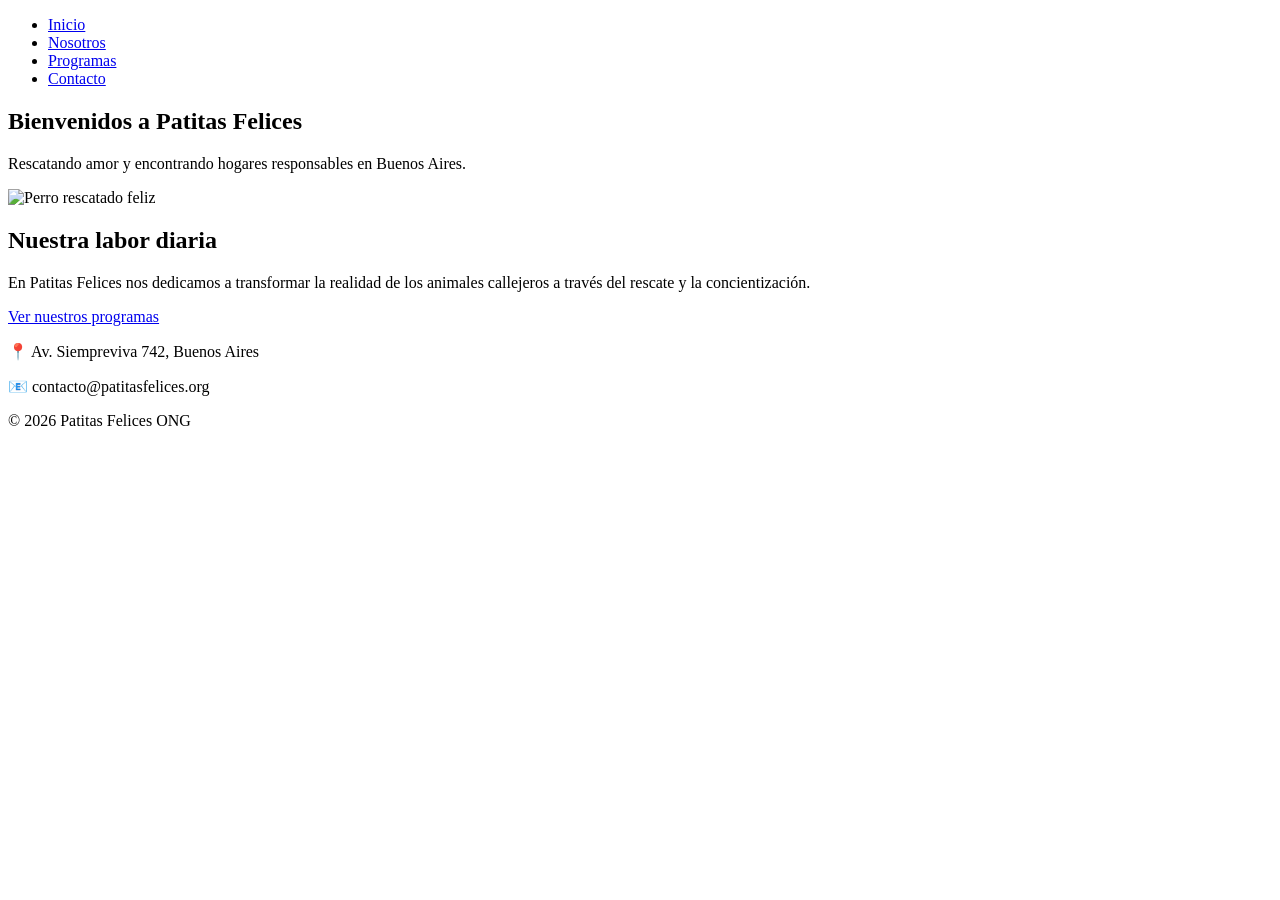
==== index.html @ 9ee050a8 "Create index.html" ====
<!DOCTYPE html>
<html lang="es">
<head>
    <meta charset="UTF-8">
    <meta name="viewport" content="width=device-width, initial-scale=1.0">
    <title>Patitas Felices | Inicio</title>
</head>
<body>

    <header>
        <nav>
            <ul>
                <li><a href="index.html">Inicio</a></li>
                <li><a href="nosotros.html">Nosotros</a></li>
                <li><a href="Programas.html">Programas</a></li>
                <li><a href="Contacto.html">Contacto</a></li>
            </ul>
        </nav>
    </header>

    <main>
        <section id="hero">
            <h1>Bienvenidos a Patitas Felices</h1>
            <p>Rescatando amor y encontrando hogares responsables en Buenos Aires.</p>
            <img src="imagenes/rescate.jpg" alt="Perro rescatado feliz" width="400">
        </section>

        <section id="resumen">
            <h2>Nuestra labor diaria</h2>
            <p>En Patitas Felices nos dedicamos a transformar la realidad de los animales callejeros a través del rescate y la concientización.</p>
            <a href="Programas.html">Ver nuestros programas</a>
        </section>
    </main>

    <footer>
        <p>📍 Av. Siempreviva 742, Buenos Aires</p>
        <p>📧 contacto@patitasfelices.org</p>
        <p>&copy; 2026 Patitas Felices ONG</p>
    </footer>

</body>
</html>
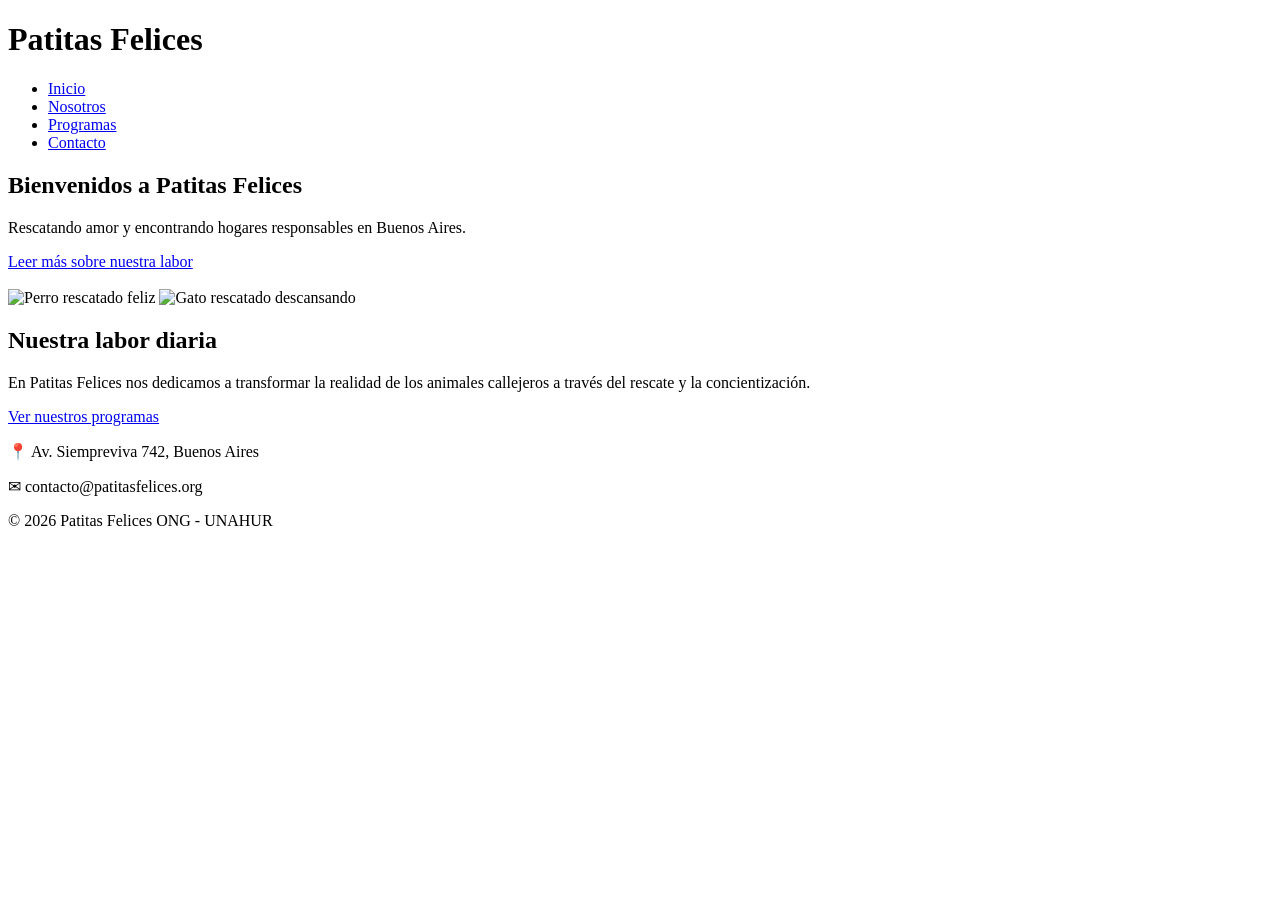
==== commit 73916052: "fix: agrego enlace interno y segunda imagen obligatoria se completa la pagina de inicio agregando un" ====
--- a/index.html
+++ b/index.html
@@ -8,34 +8,46 @@
 <body>
 
     <header>
+        <h1>Patitas Felices</h1>
         <nav>
             <ul>
                 <li><a href="index.html">Inicio</a></li>
                 <li><a href="nosotros.html">Nosotros</a></li>
-                <li><a href="Programas.html">Programas</a></li>
-                <li><a href="Contacto.html">Contacto</a></li>
+                <li><a href="programas.html">Programas</a></li>
+                <li><a href="contacto.html">Contacto</a></li>
             </ul>
         </nav>
     </header>
 
     <main>
+
         <section id="hero">
-            <h1>Bienvenidos a Patitas Felices</h1>
+            <h2>Bienvenidos a Patitas Felices</h2>
             <p>Rescatando amor y encontrando hogares responsables en Buenos Aires.</p>
-            <img src="imagenes/rescate.jpg" alt="Perro rescatado feliz" width="400">
+
+            <a href="#resumen">Leer más sobre nuestra labor</a>
+
+            <br><br>
+
+            <img src="https://picsum.photos/id/237/400/250" alt="Perro rescatado feliz">
+            <img src="https://picsum.photos/id/1062/400/250" alt="Gato rescatado descansando">
         </section>
 
         <section id="resumen">
             <h2>Nuestra labor diaria</h2>
-            <p>En Patitas Felices nos dedicamos a transformar la realidad de los animales callejeros a través del rescate y la concientización.</p>
-            <a href="Programas.html">Ver nuestros programas</a>
+            <p>
+                En Patitas Felices nos dedicamos a transformar la realidad de los animales callejeros 
+                a través del rescate y la concientización.
+            </p>
+            <a href="programas.html">Ver nuestros programas</a>
         </section>
+
     </main>
 
     <footer>
         <p>📍 Av. Siempreviva 742, Buenos Aires</p>
-        <p>📧 contacto@patitasfelices.org</p>
-        <p>&copy; 2026 Patitas Felices ONG</p>
+        <p>✉ contacto@patitasfelices.org</p>
+        <p>&copy; 2026 Patitas Felices ONG - UNAHUR</p>
     </footer>
 
 </body>
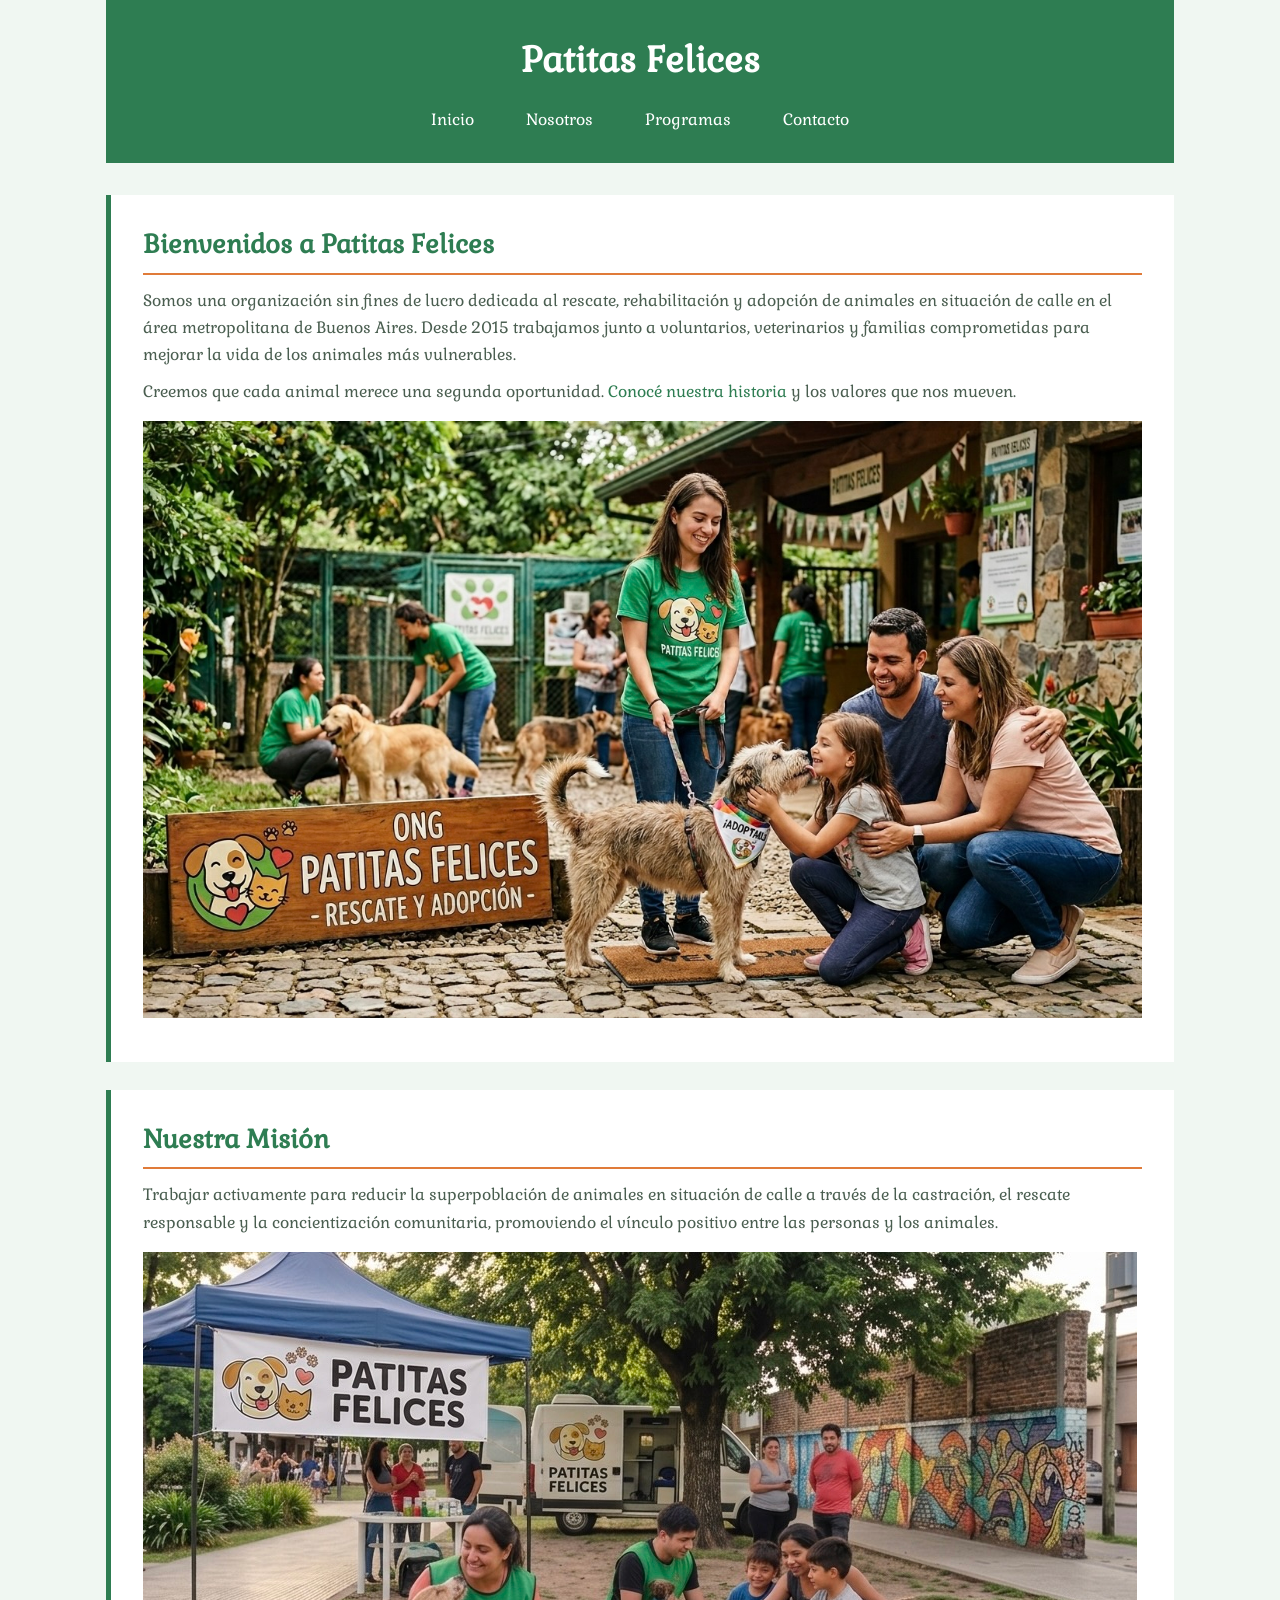
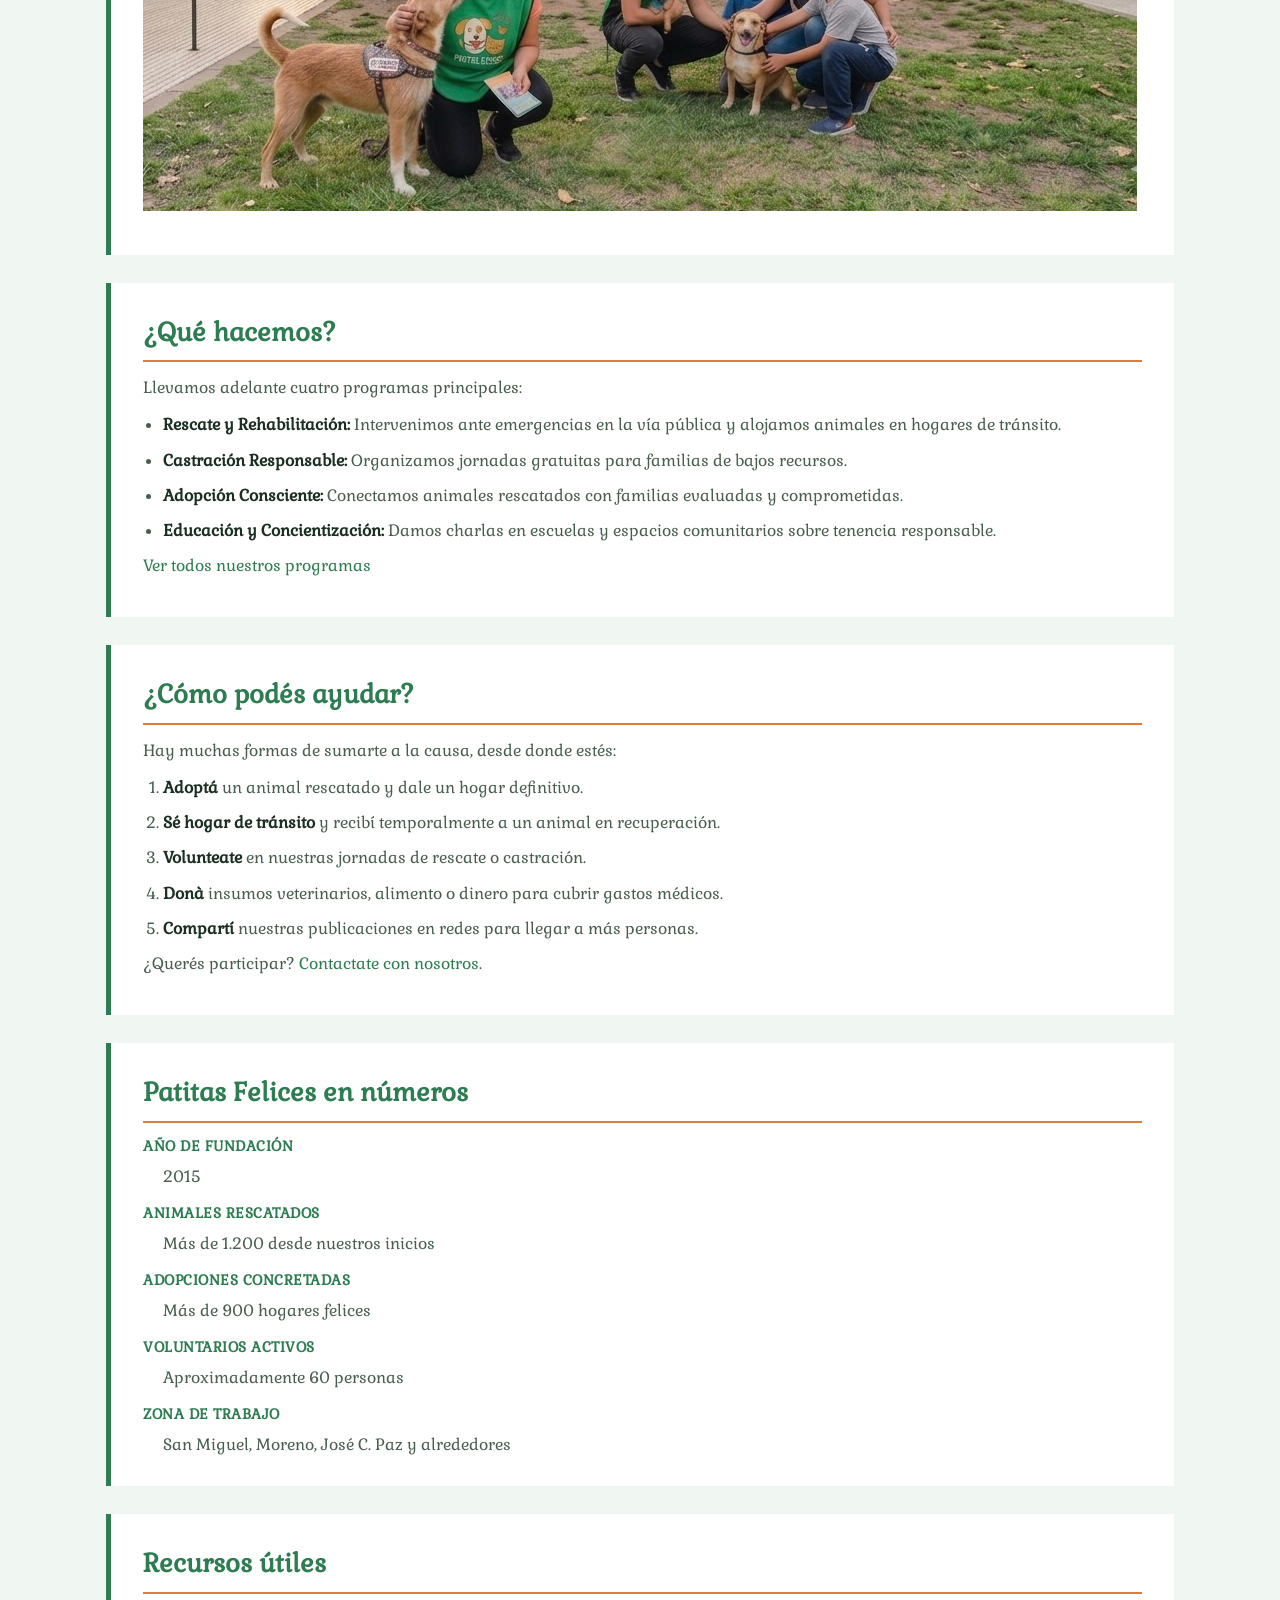
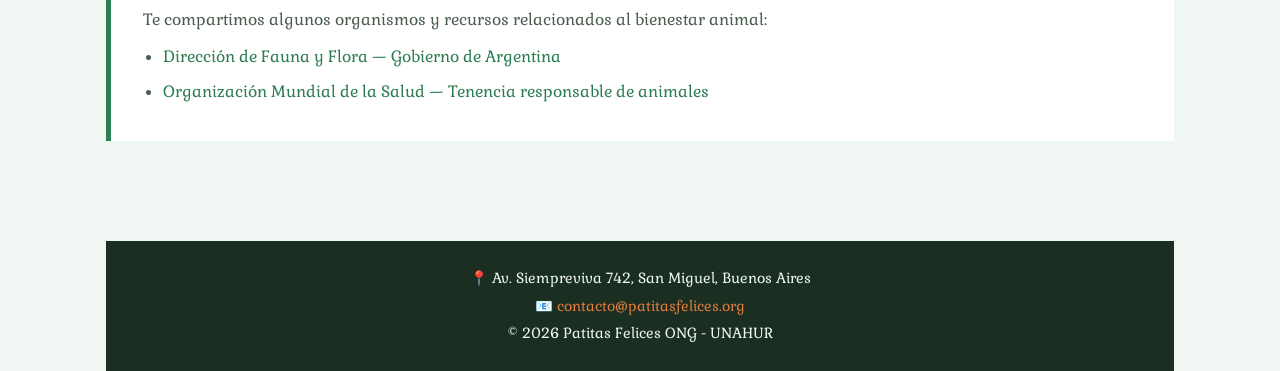
==== commit 97022874: "feat: reformulacion del index para mejorar la pagina" ====
--- a/index.html
+++ b/index.html
@@ -3,52 +3,135 @@
 <head>
     <meta charset="UTF-8">
     <meta name="viewport" content="width=device-width, initial-scale=1.0">
-    <title>Patitas Felices | Inicio</title>
+    <title>Inicio | Patitas Felices</title>
+
+    <link rel="preconnect" href="https://fonts.googleapis.com">
+    <link rel="preconnect" href="https://fonts.gstatic.com" crossorigin>
+    <link href="https://fonts.googleapis.com/css2?family=Gabriela&display=swap" rel="stylesheet">
+    <link rel="stylesheet" href="css/estilos.css">
 </head>
 <body>
-
+ 
     <header>
         <h1>Patitas Felices</h1>
         <nav>
             <ul>
-                <li><a href="index.html">Inicio</a></li>
+                <li><a href="index.html" class="activo">Inicio</a></li>
                 <li><a href="nosotros.html">Nosotros</a></li>
                 <li><a href="programas.html">Programas</a></li>
                 <li><a href="contacto.html">Contacto</a></li>
             </ul>
         </nav>
     </header>
-
+ 
     <main>
-
-        <section id="hero">
+ 
+        <!-- Presentación de la ONG -->
+        <section id="bienvenida">
             <h2>Bienvenidos a Patitas Felices</h2>
-            <p>Rescatando amor y encontrando hogares responsables en Buenos Aires.</p>
-
-            <a href="#resumen">Leer más sobre nuestra labor</a>
-
-            <br><br>
-
-            <img src="https://picsum.photos/id/237/400/250" alt="Perro rescatado feliz">
-            <img src="https://picsum.photos/id/1062/400/250" alt="Gato rescatado descansando">
+            <p>
+                Somos una organización sin fines de lucro dedicada al rescate, rehabilitación 
+                y adopción de animales en situación de calle en el área metropolitana de 
+                Buenos Aires. Desde 2015 trabajamos junto a voluntarios, veterinarios y 
+                familias comprometidas para mejorar la vida de los animales más vulnerables.
+            </p>
+            <p>
+                Creemos que cada animal merece una segunda oportunidad. 
+                <a href="nosotros.html">Conocé nuestra historia</a> y los valores que nos mueven.
+            </p>
+ 
+            <img src="img/patitasfelices.jpeg" alt="Voluntarios de Patitas Felices en medio de una adopcion">
         </section>
-
-        <section id="resumen">
-            <h2>Nuestra labor diaria</h2>
+ 
+        <!-- Misión -->
+        <section id="mision">
+            <h2>Nuestra Misión</h2>
             <p>
-                En Patitas Felices nos dedicamos a transformar la realidad de los animales callejeros 
-                a través del rescate y la concientización.
+                Trabajar activamente para reducir la superpoblación de animales en situación 
+                de calle a través de la castración, el rescate responsable y la concientización 
+                comunitaria, promoviendo el vínculo positivo entre las personas y los animales.
             </p>
-            <a href="programas.html">Ver nuestros programas</a>
+ 
+            <img src="img/mision.jpeg" alt="Animal castrado en una jornada de castración gratuita">
         </section>
-
+ 
+        <!-- Resumen de programas -->
+        <section id="programas-resumen">
+            <h2>¿Qué hacemos?</h2>
+            <p>Llevamos adelante cuatro programas principales:</p>
+            <ul>
+                <li><strong>Rescate y Rehabilitación:</strong> Intervenimos ante emergencias en la vía pública y alojamos animales en hogares de tránsito.</li>
+                <li><strong>Castración Responsable:</strong> Organizamos jornadas gratuitas para familias de bajos recursos.</li>
+                <li><strong>Adopción Consciente:</strong> Conectamos animales rescatados con familias evaluadas y comprometidas.</li>
+                <li><strong>Educación y Concientización:</strong> Damos charlas en escuelas y espacios comunitarios sobre tenencia responsable.</li>
+            </ul>
+            <p>
+                <a href="programas.html">Ver todos nuestros programas</a>
+            </p>
+        </section>
+ 
+        <!-- Cómo ayudar -->
+        <section id="como-ayudar">
+            <h2>¿Cómo podés ayudar?</h2>
+            <p>Hay muchas formas de sumarte a la causa, desde donde estés:</p>
+            <ol>
+                <li><strong>Adoptá</strong> un animal rescatado y dale un hogar definitivo.</li>
+                <li><strong>Sé hogar de tránsito</strong> y recibí temporalmente a un animal en recuperación.</li>
+                <li><strong>Volunteate</strong> en nuestras jornadas de rescate o castración.</li>
+                <li><strong>Donà</strong> insumos veterinarios, alimento o dinero para cubrir gastos médicos.</li>
+                <li><strong>Compartí</strong> nuestras publicaciones en redes para llegar a más personas.</li>
+            </ol>
+            <p>
+                ¿Querés participar? <a href="contacto.html">Contactate con nosotros</a>.
+            </p>
+        </section>
+ 
+        <!-- Datos rápidos -->
+        <section id="datos-rapidos">
+            <h2>Patitas Felices en números</h2>
+            <dl>
+                <dt>Año de fundación</dt>
+                <dd>2015</dd>
+                <dt>Animales rescatados</dt>
+                <dd>Más de 1.200 desde nuestros inicios</dd>
+                <dt>Adopciones concretadas</dt>
+                <dd>Más de 900 hogares felices</dd>
+                <dt>Voluntarios activos</dt>
+                <dd>Aproximadamente 60 personas</dd>
+                <dt>Zona de trabajo</dt>
+                <dd>San Miguel, Moreno, José C. Paz y alrededores</dd>
+            </dl>
+        </section>
+ 
+        <!-- Enlace externo -->
+        <section id="recursos">
+            <h2>Recursos útiles</h2>
+            <p>Te compartimos algunos organismos y recursos relacionados al bienestar animal:</p>
+            <ul>
+                <li>
+                    <a href="https://www.argentina.gob.ar/ambiente/fauna" 
+                       target="_blank" 
+                       rel="noopener noreferrer">
+                        Dirección de Fauna y Flora — Gobierno de Argentina
+                    </a>
+                </li>
+                <li>
+                    <a href="https://www.who.int/es/news-room/fact-sheets/detail/animal-bites" 
+                       target="_blank" 
+                       rel="noopener noreferrer">
+                        Organización Mundial de la Salud — Tenencia responsable de animales
+                    </a>
+                </li>
+            </ul>
+        </section>
+ 
     </main>
-
+ 
     <footer>
-        <p>📍 Av. Siempreviva 742, Buenos Aires</p>
-        <p>✉ contacto@patitasfelices.org</p>
+        <p>📍 Av. Siempreviva 742, San Miguel, Buenos Aires</p>
+        <p>📧 <a href="mailto:contacto@patitasfelices.org">contacto@patitasfelices.org</a></p>
         <p>&copy; 2026 Patitas Felices ONG - UNAHUR</p>
     </footer>
-
+ 
 </body>
 </html>
--- a/css/estilos.css
+++ b/css/estilos.css
@@ -0,0 +1,307 @@
+/* ================================================
+   VARIABLES  Paleta de colores y tipografia
+   ================================================ */
+:root {
+    --color-primario:    #2e7d52;
+    --color-secundario:  #1a2e22;
+    --color-acento:      #e07b39;
+    --color-fondo:       #f0f7f2;
+    --color-texto:       #1a2e22;
+    --color-texto-suave: #4a5e50;
+    --color-blanco:      #ffffff;
+    --fuente-principal:  'Gabriela', serif;
+}
+
+
+/* ================================================
+   RESET BASICO
+   ================================================ */
+* {
+    box-sizing: border-box;
+    margin: 0;
+    padding: 0;
+}
+
+
+/* ================================================
+   BODY: Tipografi­a y fondo general
+   ================================================ */
+body {
+    font-family: var(--fuente-principal);
+    font-size: 16px;
+    line-height: 1.7;
+    background-color: var(--color-fondo);
+    color: var(--color-texto);
+    max-width: 1100px;
+    margin: 0 auto;
+    padding: 0 1rem;
+}
+
+
+/* ================================================
+   HEADINGS: Jerarqui­a tipografica
+   ================================================ */
+h1 {
+    font-size: 2.2rem;
+    color: var(--color-blanco);
+    margin-bottom: 16px;
+}
+
+h2 {
+    font-size: 1.6rem;
+    color: var(--color-primario);
+    margin-bottom: 12px;
+    border-bottom: 2px solid var(--color-acento);
+    padding-bottom: 6px;
+}
+
+h3 {
+    font-size: 1.2rem;
+    color: var(--color-secundario);
+    margin-bottom: 8px;
+}
+
+
+/* ================================================
+   HEADER
+   ================================================ */
+header {
+    background-color: var(--color-primario);
+    color: var(--color-blanco);
+    padding: 30px 40px;
+    text-align: center;
+}
+
+
+/* ================================================
+   NAVEGACION
+   ================================================ */
+nav {
+    margin-top: 16px;
+}
+
+nav ul {
+    list-style: none;
+    padding: 0;
+    margin: 0;
+}
+
+nav ul li {
+    display: inline-block;
+    margin: 0 10px;
+}
+
+nav ul li a {
+    color: var(--color-blanco);
+    text-decoration: none;
+    font-size: 1rem;
+    padding: 6px 14px;
+    border-radius: 4px;
+}
+
+nav ul li a:hover {
+    background-color: var(--color-blanco);
+    color: var(--color-primario);
+}
+
+
+/* ================================================
+   MAIN: Contenedor principal
+   ================================================ */
+main {
+    padding: 32px 0;
+}
+
+
+/* ================================================
+   SECCIONES
+   ================================================ */
+section {
+    background-color: var(--color-blanco);
+    border-left: 5px solid var(--color-primario);
+    padding: 28px 32px;
+    margin-bottom: 28px;
+}
+
+section p {
+    color: var(--color-texto-suave);
+    margin-bottom: 10px;
+}
+
+
+/* ================================================
+   LISTAS ul y ol
+   ================================================ */
+section ul,
+section ol {
+    padding-left: 20px;
+    margin-top: 10px;
+}
+
+section ul li,
+section ol li {
+    margin-bottom: 8px;
+    color: var(--color-texto-suave);
+}
+
+section ul li strong,
+section ol li strong {
+    color: var(--color-secundario);
+}
+
+
+/* ================================================
+   LISTA DE DEFINICIONES dl, dt, dd
+   ================================================ */
+dl {
+    margin-top: 10px;
+}
+
+dt {
+    font-weight: bold;
+    color: var(--color-primario);
+    margin-top: 12px;
+    text-transform: uppercase;
+    font-size: 0.88rem;
+    letter-spacing: 0.5px;
+}
+
+dd {
+    color: var(--color-texto-suave);
+    margin-left: 20px;
+    margin-top: 4px;
+}
+
+
+/* ================================================
+   ENLACES GENERALES
+   ================================================ */
+a {
+    color: var(--color-primario);
+    text-decoration: none;
+}
+
+a:hover {
+    color: var(--color-acento);
+    text-decoration: underline;
+}
+
+
+/* ================================================
+   IMAGENES
+   ================================================ */
+img {
+    max-width: 100%;
+    height: auto;
+    display: block;
+    margin: 16px 0;
+}
+
+
+/* ================================================
+   TABLA (para paginas que la usen)
+   ================================================ */
+table {
+    width: 100%;
+    border-collapse: collapse;
+    margin-top: 16px;
+    font-size: 0.97rem;
+}
+
+table thead {
+    background-color: var(--color-primario);
+    color: var(--color-blanco);
+}
+
+table th,
+table td {
+    padding: 12px 16px;
+    border: 1px solid #c8dece;
+    text-align: left;
+}
+
+table tbody tr:nth-child(even) {
+    background-color: #e8f3ec;
+}
+
+table tbody tr:hover {
+    background-color: #d4eadb;
+}
+
+
+/* ================================================
+   FORMULARIO (para contacto.html)
+   ================================================ */
+form {
+    margin-top: 20px;
+}
+
+form label {
+    display: block;
+    font-weight: bold;
+    color: var(--color-secundario);
+    margin-top: 16px;
+    margin-bottom: 6px;
+}
+
+form input,
+form textarea,
+form select {
+    width: 100%;
+    padding: 10px 14px;
+    border: 1px solid #a0bfa8;
+    border-radius: 4px;
+    font-family: var(--fuente-principal);
+    font-size: 1rem;
+    color: var(--color-texto);
+    background-color: var(--color-fondo);
+}
+
+form input:focus,
+form textarea:focus {
+    outline: none;
+    border-color: var(--color-primario);
+}
+
+form textarea {
+    min-height: 120px;
+    resize: vertical;
+}
+
+form button {
+    margin-top: 20px;
+    padding: 12px 28px;
+    background-color: var(--color-primario);
+    color: var(--color-blanco);
+    border: none;
+    border-radius: 4px;
+    font-family: var(--fuente-principal);
+    font-size: 1rem;
+    cursor: pointer;
+}
+
+form button:hover {
+    background-color: var(--color-secundario);
+}
+
+
+/* ================================================
+   FOOTER
+   ================================================ */
+footer {
+    background-color: var(--color-secundario);
+    color: var(--color-fondo);
+    text-align: center;
+    padding: 24px 20px;
+    font-size: 0.9rem;
+    line-height: 1.9;
+    margin-top: 40px;
+}
+
+footer a {
+    color: var(--color-acento);
+}
+
+footer a:hover {
+    color: var(--color-blanco);
+}
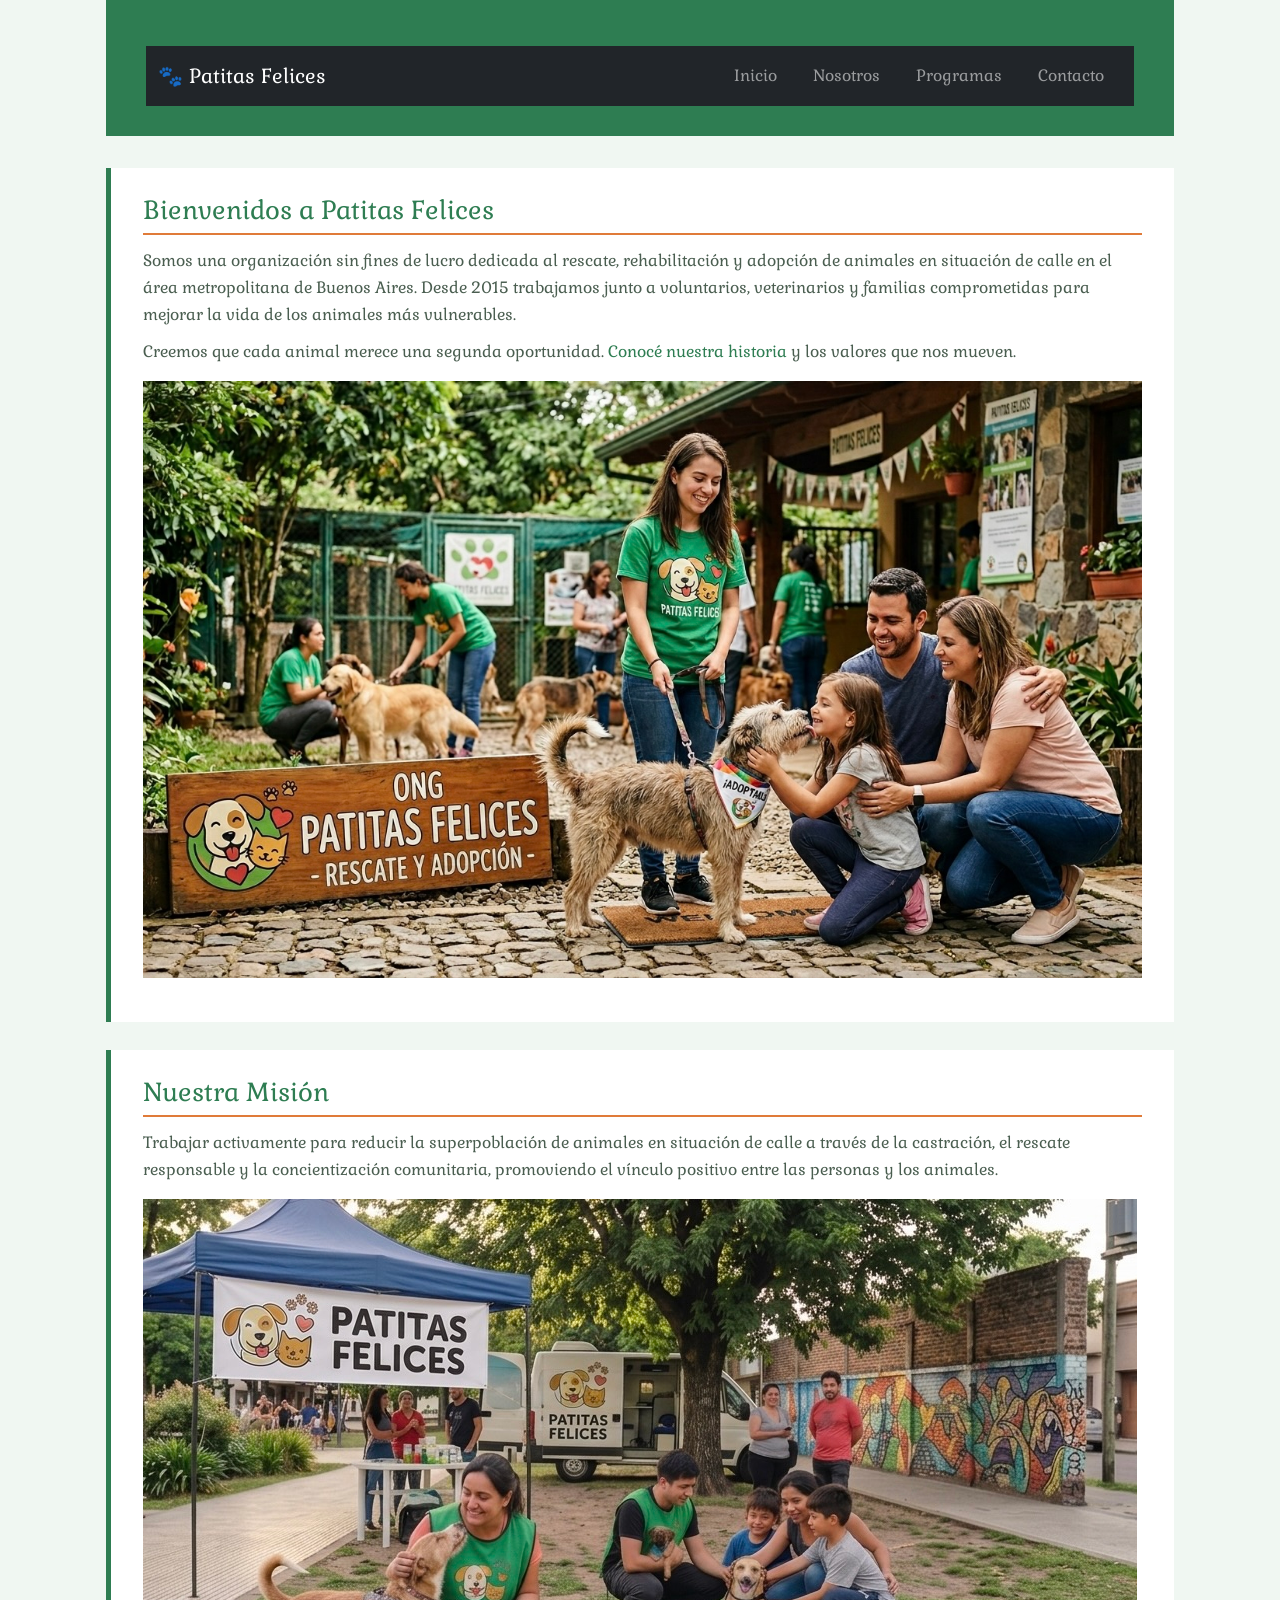
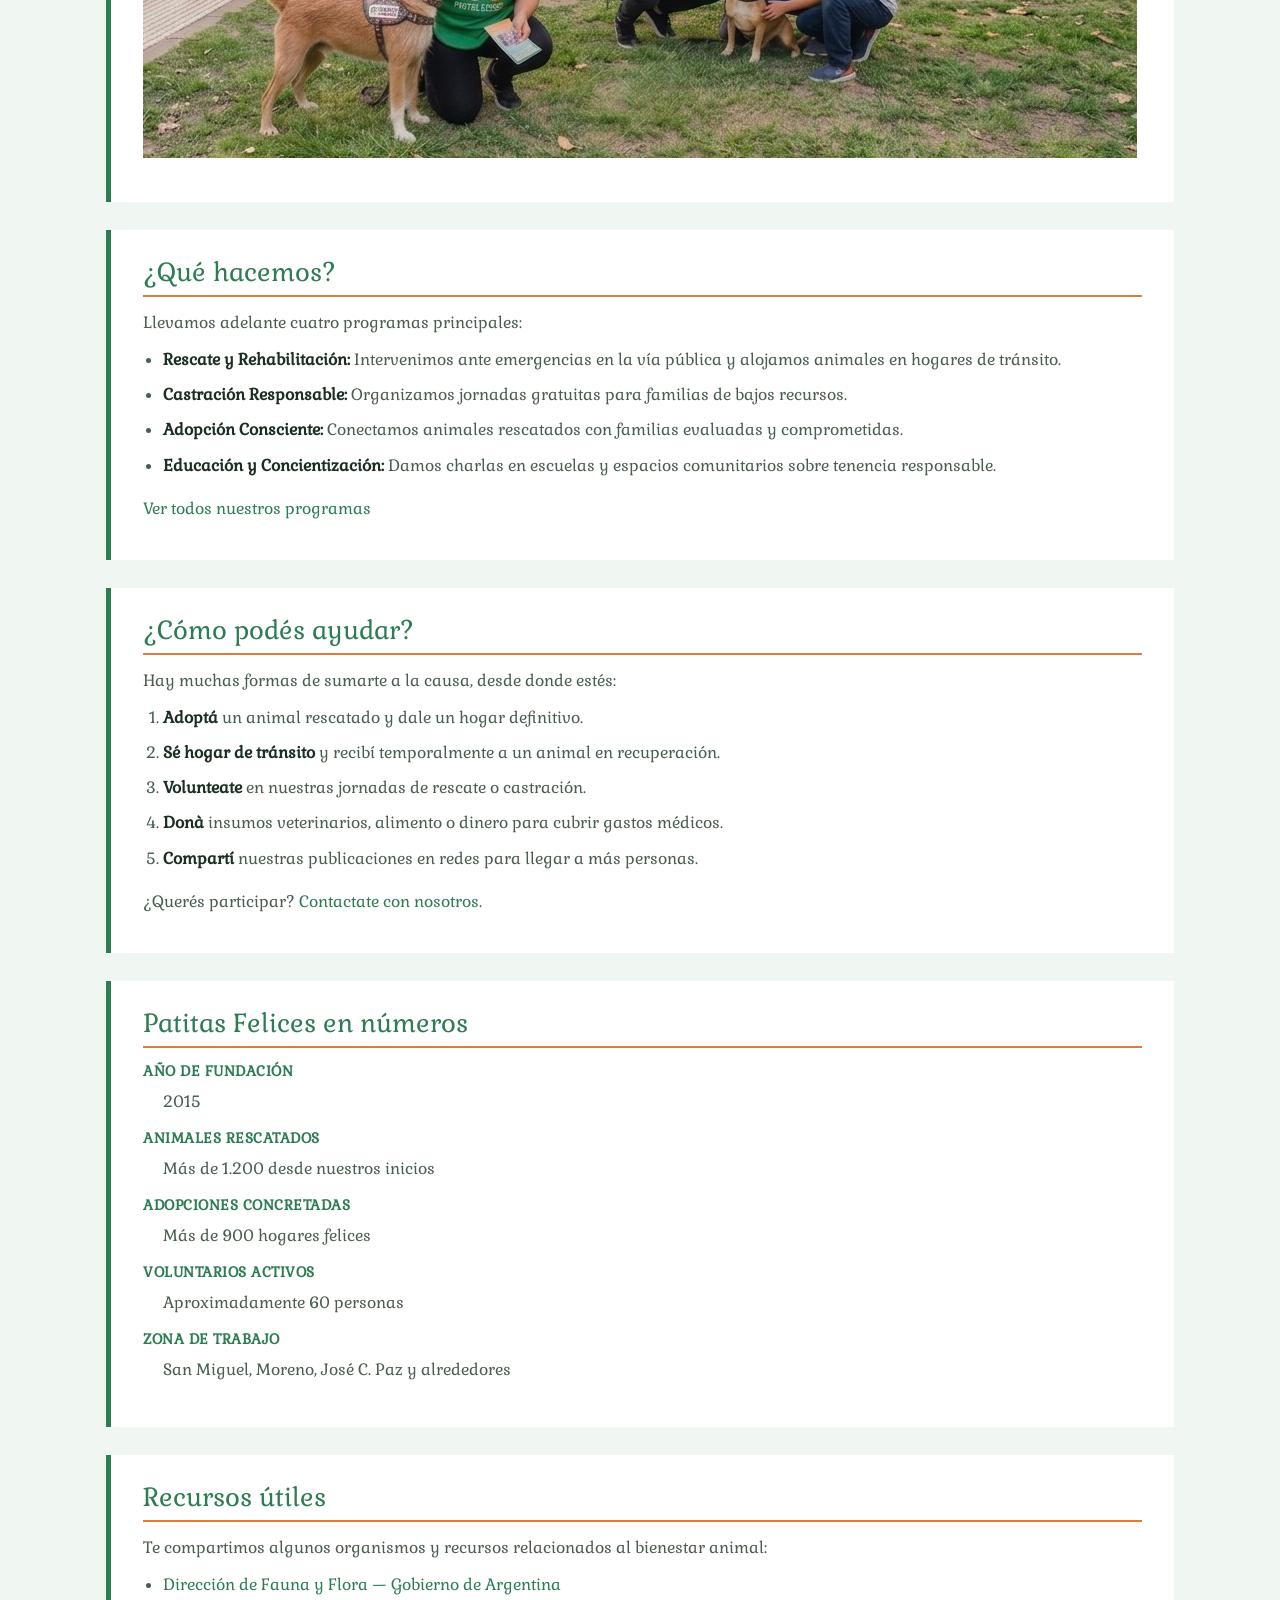
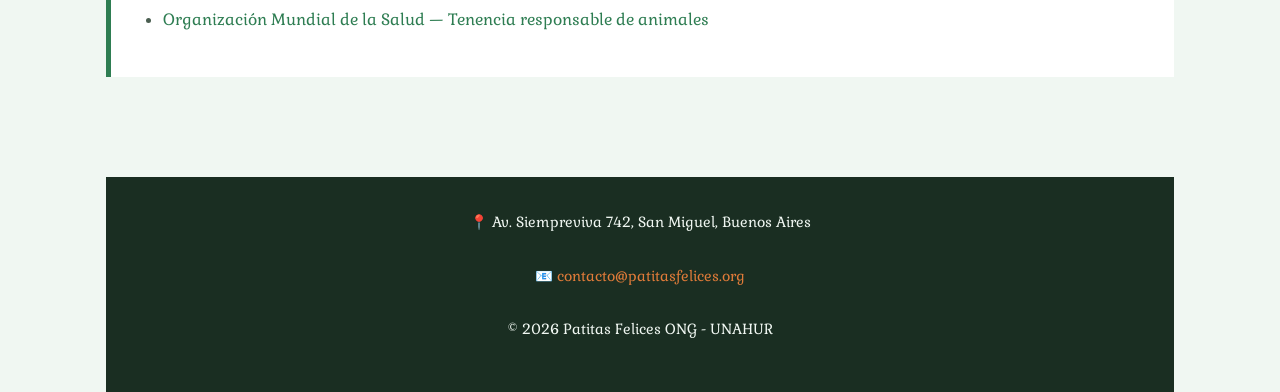
==== commit c0711ded: "feat: integro Bootstrap y layouts CSS avanzados" ====
--- a/index.html
+++ b/index.html
@@ -8,22 +8,29 @@
     <link rel="preconnect" href="https://fonts.googleapis.com">
     <link rel="preconnect" href="https://fonts.gstatic.com" crossorigin>
     <link href="https://fonts.googleapis.com/css2?family=Gabriela&display=swap" rel="stylesheet">
+    <link href="https://cdn.jsdelivr.net/npm/bootstrap@5.3.3/dist/css/bootstrap.min.css" rel="stylesheet">
     <link rel="stylesheet" href="css/estilos.css">
 </head>
 <body>
  
-    <header>
-        <h1>Patitas Felices</h1>
-        <nav>
-            <ul>
-                <li><a href="index.html" class="activo">Inicio</a></li>
-                <li><a href="nosotros.html">Nosotros</a></li>
-                <li><a href="programas.html">Programas</a></li>
-                <li><a href="contacto.html">Contacto</a></li>
-            </ul>
-        </nav>
-    </header>
- 
+   <header>
+  <nav class="navbar navbar-expand-lg navbar-dark bg-dark">
+    <div class="container-fluid">
+      <a class="navbar-brand" href="index.html">🐾 Patitas Felices</a>
+      <button class="navbar-toggler" type="button" data-bs-toggle="collapse" data-bs-target="#navbarNav">
+        <span class="navbar-toggler-icon"></span>
+      </button>
+      <div class="collapse navbar-collapse" id="navbarNav">
+        <ul class="navbar-nav ms-auto">
+          <li class="nav-item"><a class="nav-link" href="index.html">Inicio</a></li>
+          <li class="nav-item"><a class="nav-link" href="nosotros.html">Nosotros</a></li>
+          <li class="nav-item"><a class="nav-link" href="programas.html">Programas</a></li>
+          <li class="nav-item"><a class="nav-link" href="contacto.html">Contacto</a></li>
+        </ul>
+      </div>
+    </div>
+  </nav>
+</header> 
     <main>
  
         <!-- Presentación de la ONG -->
@@ -132,6 +139,6 @@
         <p>📧 <a href="mailto:contacto@patitasfelices.org">contacto@patitasfelices.org</a></p>
         <p>&copy; 2026 Patitas Felices ONG - UNAHUR</p>
     </footer>
- 
+ <script src="https://cdn.jsdelivr.net/npm/bootstrap@5.3.3/dist/js/bootstrap.bundle.min.js"></script>
 </body>
 </html>
--- a/css/estilos.css
+++ b/css/estilos.css
@@ -305,3 +305,31 @@
 footer a:hover {
     color: var(--color-blanco);
 }
+
+header {
+  position: sticky;
+  top: 0;
+  z-index: 1000;
+}
+
+footer {
+  display: flex;
+  flex-direction: column;
+  align-items: center;
+  justify-content: center;
+  gap: 10px;
+  padding: 2rem 1rem;
+}
+
+
+.btn-primary {
+  font-family: 'Gabriela', serif; 
+  background-color: #028090; 
+  border-color: #028090;
+  transition: all 0.3s ease;
+}
+
+.btn-primary:hover {
+  background-color: #E8611A; 
+  border-color: #E8611A;
+}
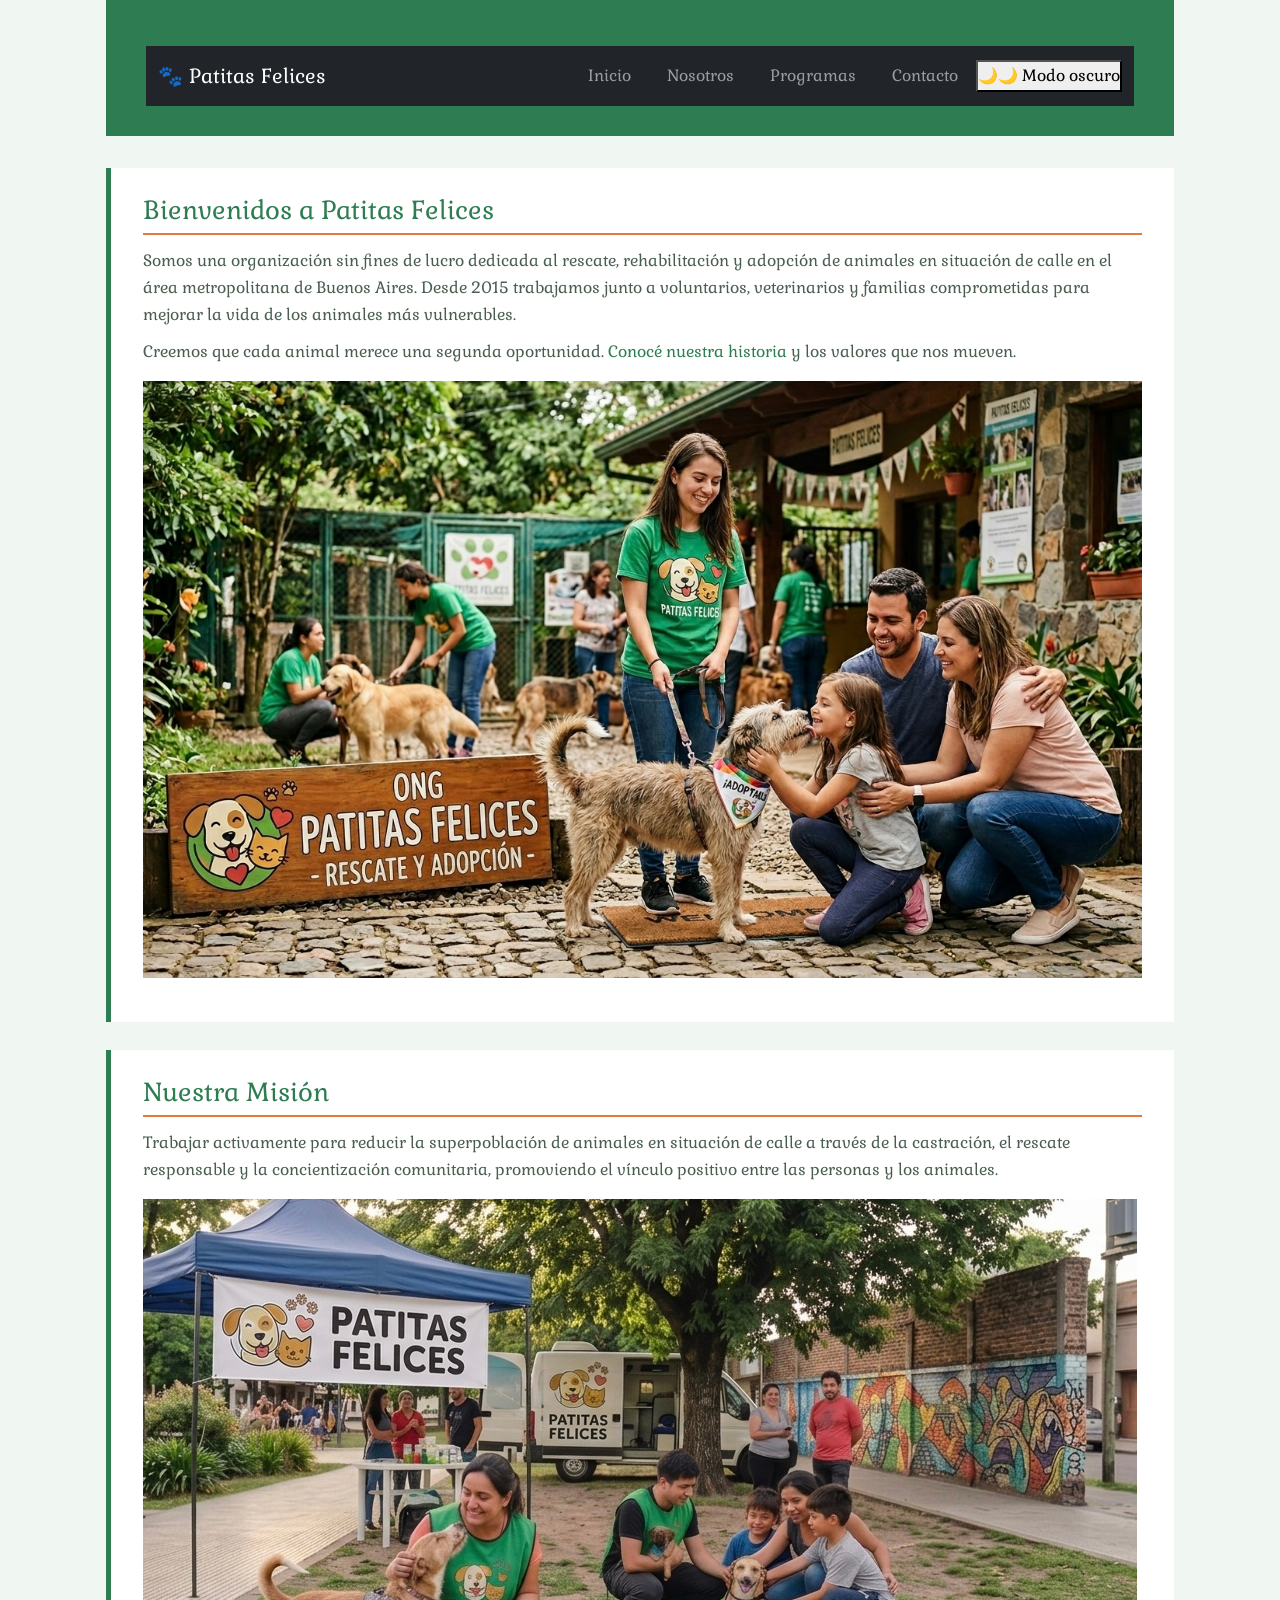
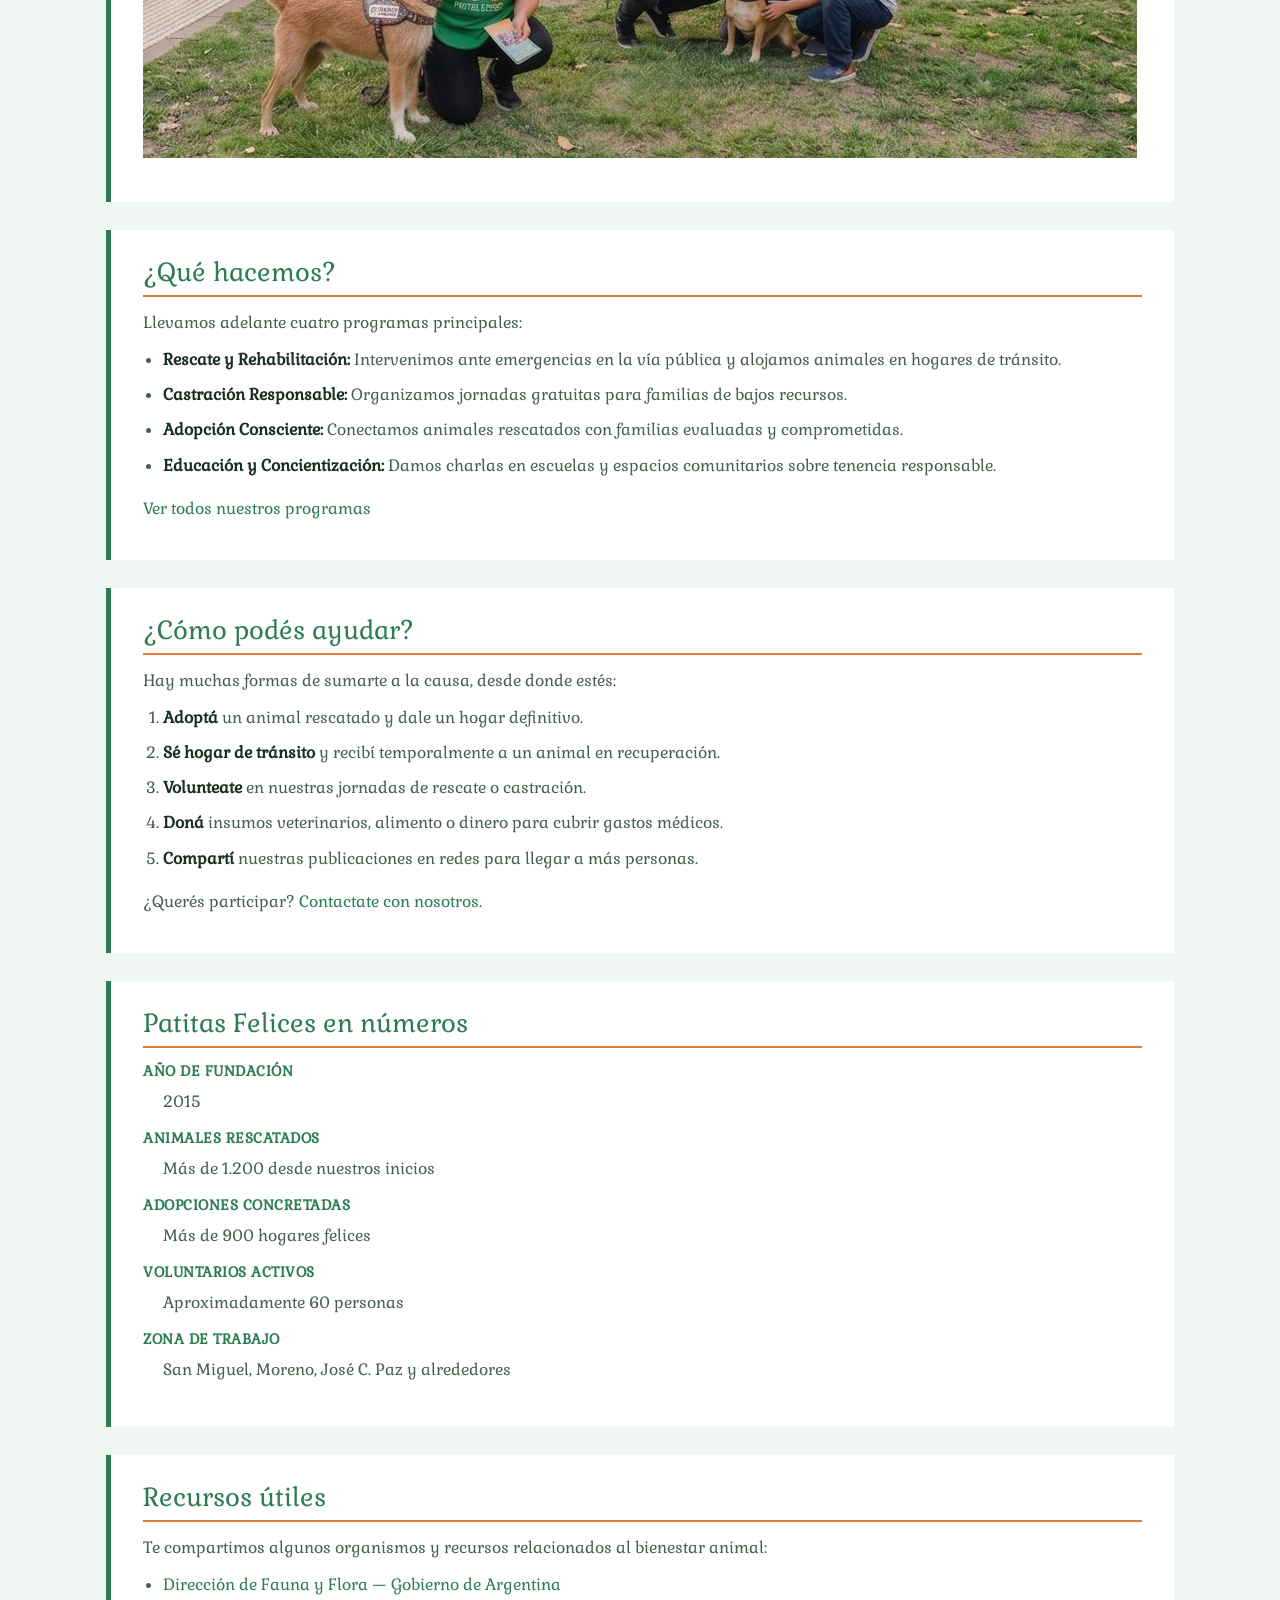
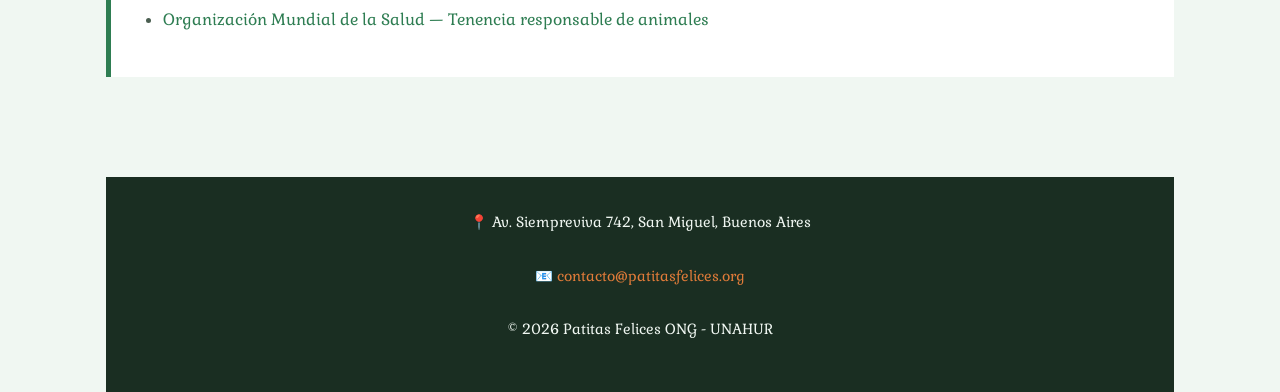
==== commit 1856d2ef: "feat: agrego modo oscuro con JS" ====
--- a/index.html
+++ b/index.html
@@ -27,6 +27,7 @@
           <li class="nav-item"><a class="nav-link" href="programas.html">Programas</a></li>
           <li class="nav-item"><a class="nav-link" href="contacto.html">Contacto</a></li>
         </ul>
+        <button id="btn-modo">🌙🌙 Modo oscuro</button>
       </div>
     </div>
   </nav>
@@ -85,7 +86,7 @@
                 <li><strong>Adoptá</strong> un animal rescatado y dale un hogar definitivo.</li>
                 <li><strong>Sé hogar de tránsito</strong> y recibí temporalmente a un animal en recuperación.</li>
                 <li><strong>Volunteate</strong> en nuestras jornadas de rescate o castración.</li>
-                <li><strong>Donà</strong> insumos veterinarios, alimento o dinero para cubrir gastos médicos.</li>
+                <li><strong>Doná</strong> insumos veterinarios, alimento o dinero para cubrir gastos médicos.</li>
                 <li><strong>Compartí</strong> nuestras publicaciones en redes para llegar a más personas.</li>
             </ol>
             <p>
@@ -140,5 +141,6 @@
         <p>&copy; 2026 Patitas Felices ONG - UNAHUR</p>
     </footer>
  <script src="https://cdn.jsdelivr.net/npm/bootstrap@5.3.3/dist/js/bootstrap.bundle.min.js"></script>
+ <script src="js/main.js"></script>
 </body>
 </html>
--- a/css/estilos.css
+++ b/css/estilos.css
@@ -333,3 +333,8 @@
   background-color: #E8611A; 
   border-color: #E8611A;
 }
+
+body.oscuro {
+ background-color: #1a1a1a;
+ color: #f5f5f5;
+}
